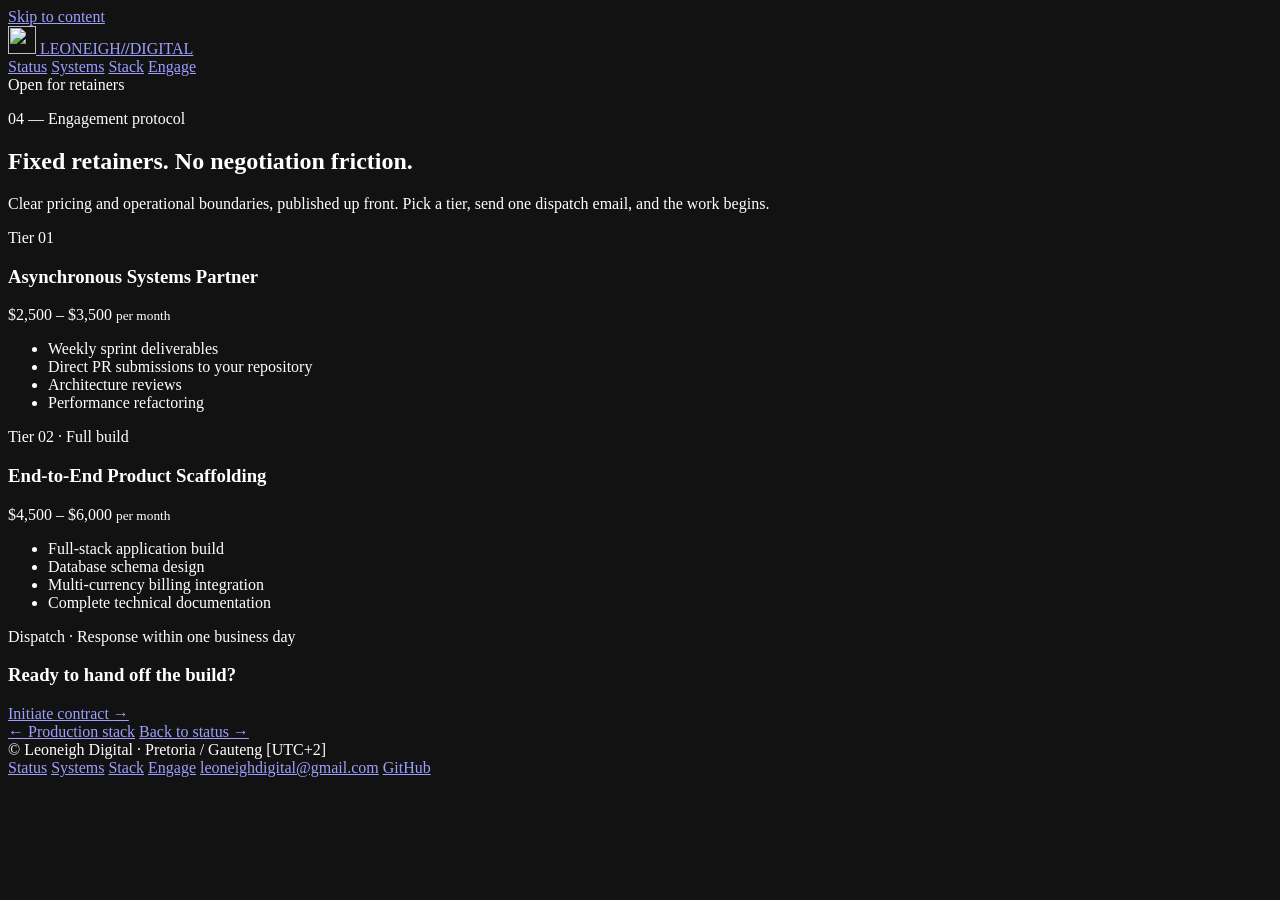
==== engage.html @ 4544e324 "add engage.html for engagement protocol and retainer tiers" ====
<!-- ═══════════════════════════════════════════════════════════════════
     engage.html — Engagement protocol & tiers
     ═══════════════════════════════════════════════════════════════════ -->
<!DOCTYPE html>
<html lang="en">
<head>
<meta charset="utf-8">
<meta name="viewport" content="width=device-width, initial-scale=1">
<meta name="color-scheme" content="dark">
<meta name="theme-color" content="#09090b">
<title>Engagement Protocol — Leoneigh Digital</title>
<meta name="description" content="Two fixed Leoneigh Digital retainers: Asynchronous Systems Partner ($2,500–$3,500/mo) and End-to-End Product Scaffolding ($4,500–$6,000/mo).">
<link rel="canonical" href="https://leoneighdigital.github.io/engage.html">
<link rel="icon" href="assets/Profile.jpg">
<link rel="stylesheet" href="style.css">
<script src="script.js" defer></script>
</head>

<body>
<a class="skip" href="#main">Skip to content</a>

<header class="topbar">
  <div class="wrap">
    <a class="brand" href="index.html">
      <img class="brand-mark" src="assets/Profile.jpg" width="28" height="28" alt="">
      <span>LEONEIGH<b>//</b>DIGITAL</span>
    </a>

    <nav aria-label="Primary">
      <a href="index.html">Status</a>
      <a href="systems.html">Systems</a>
      <a href="stack.html">Stack</a>
      <a href="engage.html" aria-current="page">Engage</a>
    </nav>

    <span class="pill"><span class="dot" aria-hidden="true"></span>Open for retainers</span>
  </div>
</header>

<main id="main">

  <section class="page-hero">
    <div class="wrap">
      <p class="sec-label">04 — Engagement protocol</p>
      <h1>Fixed retainers. No negotiation friction.</h1>
      <p class="lede">
        Clear pricing and operational boundaries, published up front. Pick a tier,
        send one dispatch email, and the work begins.
      </p>
    </div>
  </section>

  <section class="section">
    <div class="wrap">

      <div class="tiers">

        <article class="tier">
          <p class="tier-name">Tier 01</p>
          <h3>Asynchronous Systems Partner</h3>
          <p class="price">$2,500 – $3,500 <small>per month</small></p>
          <ul class="tier-list">
            <li>Weekly sprint deliverables</li>
            <li>Direct PR submissions to your repository</li>
            <li>Architecture reviews</li>
            <li>Performance refactoring</li>
          </ul>
        </article>

        <article class="tier featured">
          <p class="tier-name">Tier 02 · Full build</p>
          <h3>End-to-End Product Scaffolding</h3>
          <p class="price">$4,500 – $6,000 <small>per month</small></p>
          <ul class="tier-list">
            <li>Full-stack application build</li>
            <li>Database schema design</li>
            <li>Multi-currency billing integration</li>
            <li>Complete technical documentation</li>
          </ul>
        </article>

      </div>

      <div class="cta-block">
        <div>
          <p>Dispatch · Response within one business day</p>
          <h3>Ready to hand off the build?</h3>
        </div>
        <a class="btn" href="mailto:systems@leoneigh.digital?subject=Retainer%20enquiry%20%E2%80%94%20Leoneigh%20Digital">
          Initiate contract <span aria-hidden="true">→</span>
        </a>
      </div>

      <nav class="pager" aria-label="Page navigation">
        <a href="stack.html"><span aria-hidden="true">←</span> Production stack</a>
        <a href="index.html">Back to status <span aria-hidden="true">→</span></a>
      </nav>

    </div>
  </section>

</main>

<footer class="foot">
  <div class="wrap foot-inner">
    <span>© Leoneigh Digital · Pretoria / Gauteng [UTC+2]</span>
    <nav class="foot-links" aria-label="Footer">
      <a href="index.html">Status</a>
      <a href="systems.html">Systems</a>
      <a href="stack.html">Stack</a>
      <a href="engage.html">Engage</a>
      <a href="mailto:leoneighdigital@gmail.com">leoneighdigital@gmail.com</a>
      <a href="https://github.com/LeoneighDigital" rel="noopener noreferrer" target="_blank">GitHub</a>
    </nav>
  </div>
</footer>

</body>
</html>
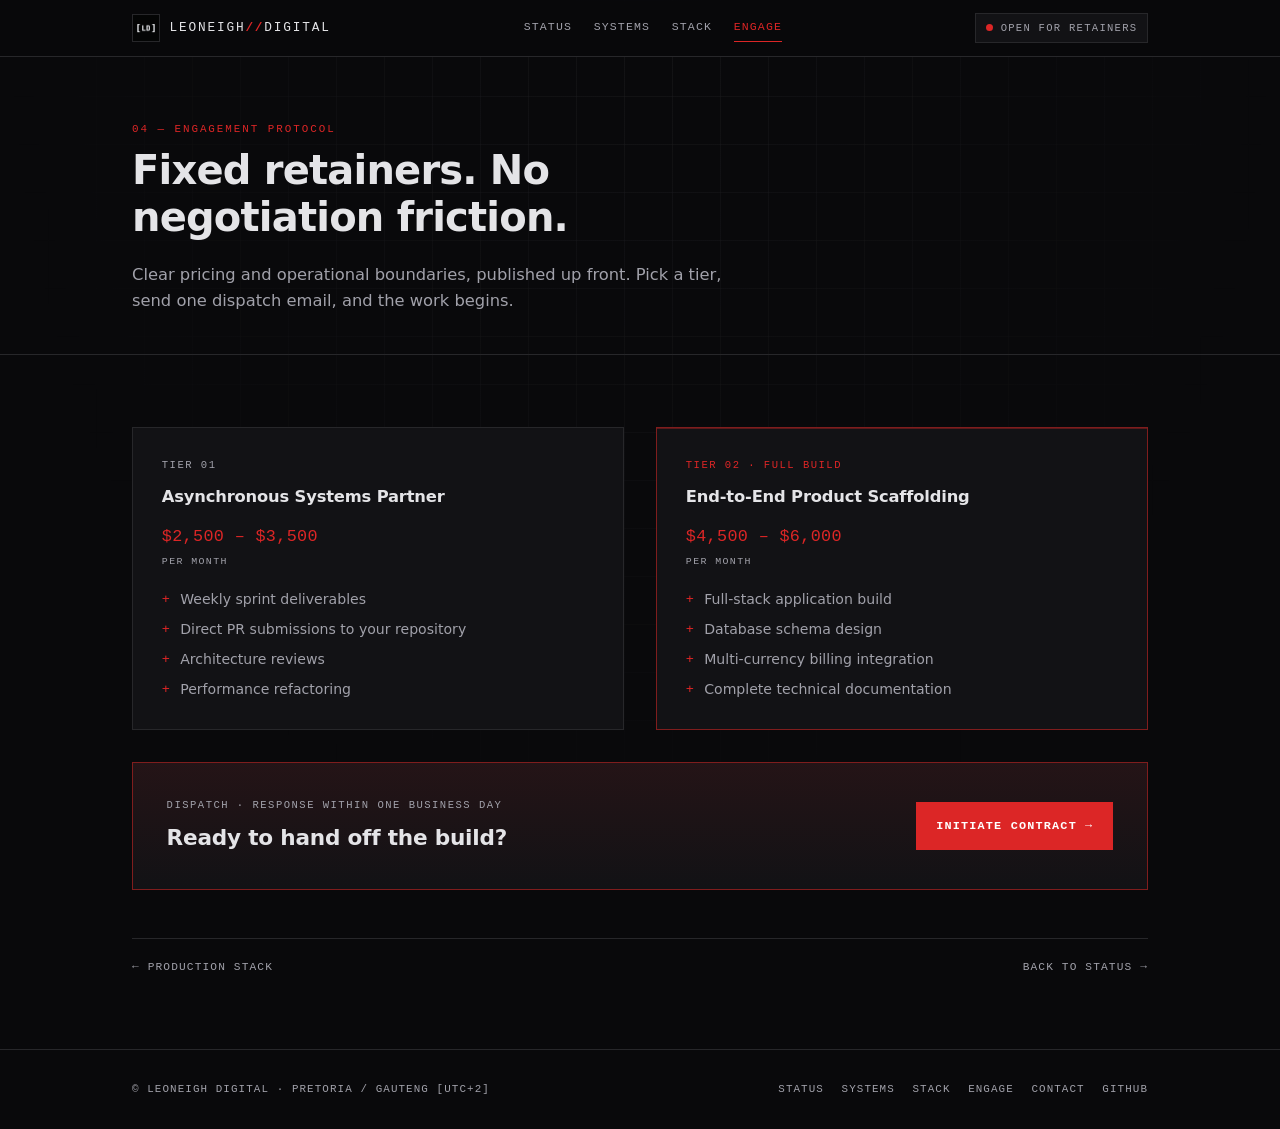
==== commit e525ed2b: "update email contact link in engage.html and simplify footer contact display" ====
--- a/engage.html
+++ b/engage.html
@@ -1,6 +1,3 @@
-<!-- ═══════════════════════════════════════════════════════════════════
-     engage.html — Engagement protocol & tiers
-     ═══════════════════════════════════════════════════════════════════ -->
 <!DOCTYPE html>
 <html lang="en">
 <head>
@@ -86,7 +83,7 @@
           <p>Dispatch · Response within one business day</p>
           <h3>Ready to hand off the build?</h3>
         </div>
-        <a class="btn" href="mailto:systems@leoneigh.digital?subject=Retainer%20enquiry%20%E2%80%94%20Leoneigh%20Digital">
+        <a class="btn" href="mailto:leoneighdigital@gmail.com?subject=Retainer%20enquiry%20%E2%80%94%20Leoneigh%20Digital">
           Initiate contract <span aria-hidden="true">→</span>
         </a>
       </div>
@@ -109,7 +106,7 @@
       <a href="systems.html">Systems</a>
       <a href="stack.html">Stack</a>
       <a href="engage.html">Engage</a>
-      <a href="mailto:leoneighdigital@gmail.com">leoneighdigital@gmail.com</a>
+      <a href="mailto:leoneighdigital@gmail.com">Contact</a>
       <a href="https://github.com/LeoneighDigital" rel="noopener noreferrer" target="_blank">GitHub</a>
     </nav>
   </div>
--- a/style.css
+++ b/style.css
@@ -0,0 +1,903 @@
+/* ==========================================================================
+   Leoneigh Digital Showcase — style.css
+   Shared across index / systems / stack / engage.
+   Matte carbon, industrial monospace. No frameworks, no external assets.
+   ========================================================================== */
+
+/* --------------------------------------------------------------------------
+   0. Tokens
+   -------------------------------------------------------------------------- */
+:root {
+  --bg:          #09090b;
+  --surface:     #121215;
+  --line:        #27272a;
+  --line-hover:  #3f3f46;
+  --accent:      #dc2626;
+  --accent-dim:  #7f1d1d;
+  --accent-soft: #b91c1c;
+  --text:        #e4e4e7;
+  --muted:       #a1a1aa;
+  --faint:       #52525b;
+
+  --mono: "JetBrains Mono", ui-monospace, SFMono-Regular, Menlo, Consolas, monospace;
+  --sans: Inter, system-ui, -apple-system, "Segoe UI", Roboto, Helvetica, Arial, sans-serif;
+
+  --max: 1080px;
+  --gap: clamp(1rem, 3vw, 2rem);
+  --header-h: 56px;
+}
+
+/* Self-host the fonts for a true sub-100ms first paint, then uncomment:
+
+@font-face {
+  font-family: "Inter";
+  src: url("fonts/Inter-Variable.woff2") format("woff2");
+  font-weight: 100 900;
+  font-display: swap;
+}
+@font-face {
+  font-family: "JetBrains Mono";
+  src: url("fonts/JetBrainsMono-Variable.woff2") format("woff2");
+  font-weight: 100 800;
+  font-display: swap;
+}
+*/
+
+/* --------------------------------------------------------------------------
+   1. Reset & base
+   -------------------------------------------------------------------------- */
+*,
+*::before,
+*::after { box-sizing: border-box; }
+
+[hidden] { display: none !important; }
+
+html {
+  scroll-behavior: smooth;
+  scroll-padding-top: calc(var(--header-h) + 16px);
+  -webkit-text-size-adjust: 100%;
+}
+
+body {
+  margin: 0;
+  background: var(--bg);
+  color: var(--text);
+  font-family: var(--sans);
+  font-size: 16px;
+  line-height: 1.6;
+  -webkit-font-smoothing: antialiased;
+  -moz-osx-font-smoothing: grayscale;
+  text-rendering: optimizeLegibility;
+  overflow-x: hidden;
+}
+
+/* Faint industrial grid, masked toward the top */
+body::before {
+  content: "";
+  position: fixed;
+  inset: 0;
+  z-index: 0;
+  pointer-events: none;
+  background-image:
+    linear-gradient(to right, rgba(39, 39, 42, .35) 1px, transparent 1px),
+    linear-gradient(to bottom, rgba(39, 39, 42, .35) 1px, transparent 1px);
+  background-size: 48px 48px;
+  -webkit-mask-image: radial-gradient(ellipse at 50% 0%, #000 0%, transparent 70%);
+          mask-image: radial-gradient(ellipse at 50% 0%, #000 0%, transparent 70%);
+}
+
+img, svg { max-width: 100%; display: block; }
+
+a { color: inherit; }
+
+code {
+  font-family: var(--mono);
+  font-size: .92em;
+  color: var(--text);
+  background: rgba(39, 39, 42, .5);
+  padding: .05em .3em;
+}
+
+::selection { background: var(--accent); color: #fff; }
+
+:focus-visible {
+  outline: 2px solid var(--accent);
+  outline-offset: 2px;
+}
+
+@media (prefers-reduced-motion: reduce) {
+  html { scroll-behavior: auto; }
+  *, *::before, *::after {
+    animation-duration: .001ms !important;
+    animation-iteration-count: 1 !important;
+    transition-duration: .001ms !important;
+  }
+}
+
+/* --------------------------------------------------------------------------
+   2. Layout helpers
+   -------------------------------------------------------------------------- */
+.wrap {
+  position: relative;
+  z-index: 1;
+  width: 100%;
+  max-width: var(--max);
+  margin-inline: auto;
+  padding-inline: clamp(1rem, 4vw, 2rem);
+}
+
+.skip {
+  position: absolute;
+  left: -9999px;
+  top: 0;
+  z-index: 100;
+  background: var(--accent);
+  color: #fff;
+  font-family: var(--mono);
+  font-size: .75rem;
+  letter-spacing: .1em;
+  text-transform: uppercase;
+  padding: .75rem 1rem;
+  text-decoration: none;
+}
+.skip:focus { left: 1rem; top: 1rem; }
+
+/* --------------------------------------------------------------------------
+   3. Top bar
+   -------------------------------------------------------------------------- */
+.topbar {
+  position: sticky;
+  top: 0;
+  z-index: 20;
+  border-bottom: 1px solid var(--line);
+  background: rgba(9, 9, 11, .88);
+  -webkit-backdrop-filter: blur(8px);
+          backdrop-filter: blur(8px);
+}
+
+.topbar .wrap {
+  display: flex;
+  align-items: center;
+  justify-content: space-between;
+  gap: 1rem;
+  height: var(--header-h);
+}
+
+.brand {
+  display: inline-flex;
+  align-items: center;
+  gap: .6rem;
+  font-family: var(--mono);
+  font-size: .8rem;
+  letter-spacing: .14em;
+  text-transform: uppercase;
+  text-decoration: none;
+  white-space: nowrap;
+}
+.brand b { color: var(--accent); font-weight: 700; }
+
+.brand-mark {
+  width: 28px;
+  height: 28px;
+  flex: none;
+  border: 1px solid var(--line);
+  background: var(--surface);
+}
+
+.topbar nav {
+  display: flex;
+  gap: 1.35rem;
+  font-family: var(--mono);
+  font-size: .72rem;
+  letter-spacing: .1em;
+  text-transform: uppercase;
+}
+.topbar nav a {
+  color: var(--muted);
+  text-decoration: none;
+  padding-block: .25rem;
+  border-bottom: 1px solid transparent;
+  white-space: nowrap;
+  transition: color .15s ease, border-color .15s ease;
+}
+.topbar nav a:hover,
+.topbar nav a:focus-visible {
+  color: var(--text);
+  border-color: var(--accent);
+}
+.topbar nav a[aria-current="page"] {
+  color: var(--accent);
+  border-color: var(--accent);
+}
+
+.pill {
+  display: inline-flex;
+  align-items: center;
+  gap: .5rem;
+  font-family: var(--mono);
+  font-size: .66rem;
+  letter-spacing: .12em;
+  text-transform: uppercase;
+  color: var(--muted);
+  border: 1px solid var(--line);
+  background: var(--surface);
+  padding: .35rem .6rem;
+  white-space: nowrap;
+}
+
+.dot {
+  width: 7px;
+  height: 7px;
+  flex: none;
+  border-radius: 50%;
+  background: var(--accent);
+  animation: pulse 2.4s ease-out infinite;
+}
+@keyframes pulse {
+  0%   { box-shadow: 0 0 0 0 rgba(220, 38, 38, .55); }
+  70%  { box-shadow: 0 0 0 7px rgba(220, 38, 38, 0); }
+  100% { box-shadow: 0 0 0 0 rgba(220, 38, 38, 0); }
+}
+
+/* Mobile: wrap the bar to two rows, keep the nav reachable */
+@media (max-width: 760px) {
+  .topbar .wrap {
+    height: auto;
+    flex-wrap: wrap;
+    row-gap: .5rem;
+    padding-block: .6rem;
+  }
+  .topbar nav {
+    order: 3;
+    width: 100%;
+    gap: 1.1rem;
+    overflow-x: auto;
+    scrollbar-width: none;
+    padding-bottom: .15rem;
+  }
+  .topbar nav::-webkit-scrollbar { display: none; }
+  .pill { display: none; }
+  .brand { font-size: .74rem; }
+}
+
+/* --------------------------------------------------------------------------
+   4. Profile figure (placeholder)
+   -------------------------------------------------------------------------- */
+.profile {
+  display: flex;
+  align-items: center;
+  gap: 1rem;
+  margin: 0 0 1.7rem;
+  padding: .8rem;
+  border: 1px solid var(--line);
+  background: var(--surface);
+}
+
+.profile img {
+  width: 96px;
+  height: 96px;
+  flex: none;
+  border: 1px solid var(--line);
+  background: var(--bg);
+  object-fit: cover;
+}
+
+.profile figcaption { min-width: 0; }
+
+.profile-name {
+  display: block;
+  font-weight: 700;
+  letter-spacing: -.01em;
+  line-height: 1.3;
+}
+
+.profile-role {
+  display: block;
+  margin-top: .35rem;
+  font-family: var(--mono);
+  font-size: .64rem;
+  letter-spacing: .12em;
+  text-transform: uppercase;
+  color: var(--muted);
+}
+
+.profile-note {
+  display: block;
+  margin-top: .6rem;
+  font-family: var(--mono);
+  font-size: .58rem;
+  letter-spacing: .08em;
+  text-transform: uppercase;
+  color: var(--faint);
+}
+
+/* --------------------------------------------------------------------------
+   5. Hero (index) & page hero (subpages)
+   -------------------------------------------------------------------------- */
+.hero {
+  padding-block: clamp(2.5rem, 7vw, 5rem);
+  border-bottom: 1px solid var(--line);
+}
+
+.hero-grid {
+  display: grid;
+  grid-template-columns: 1.15fr .85fr;
+  gap: clamp(1.5rem, 4vw, 3rem);
+  align-items: start;
+}
+@media (max-width: 880px) {
+  .hero-grid { grid-template-columns: 1fr; }
+}
+
+.page-hero {
+  padding-block: clamp(2.25rem, 6vw, 4rem) clamp(1.75rem, 4vw, 2.5rem);
+  border-bottom: 1px solid var(--line);
+}
+
+.kicker {
+  margin: 0 0 1rem;
+  font-family: var(--mono);
+  font-size: .7rem;
+  letter-spacing: .16em;
+  text-transform: uppercase;
+  color: var(--accent);
+}
+
+h1 {
+  margin: 0;
+  font-size: clamp(1.5rem, 3.6vw, 2.5rem);
+  line-height: 1.18;
+  letter-spacing: -.02em;
+  font-weight: 700;
+  text-wrap: balance;
+  max-width: 24ch;
+}
+h1 em {
+  display: block;
+  margin-top: .55em;
+  font-style: normal;
+  color: var(--accent);
+}
+
+.page-hero h1 { max-width: 26ch; }
+
+.lede {
+  margin: 1.25rem 0 0;
+  max-width: 58ch;
+  color: var(--muted);
+  font-size: clamp(.94rem, 1.5vw, 1.02rem);
+}
+
+.hero-actions {
+  display: flex;
+  flex-wrap: wrap;
+  gap: .75rem;
+  margin-top: 1.9rem;
+}
+
+/* --------------------------------------------------------------------------
+   6. Buttons & links
+   -------------------------------------------------------------------------- */
+.btn {
+  display: inline-flex;
+  align-items: center;
+  gap: .5rem;
+  font-family: var(--mono);
+  font-size: .74rem;
+  font-weight: 600;
+  letter-spacing: .1em;
+  text-transform: uppercase;
+  text-decoration: none;
+  padding: .85rem 1.2rem;
+  border: 1px solid var(--accent);
+  background: var(--accent);
+  color: #fff;
+  transition: background .15s ease, border-color .15s ease, color .15s ease;
+}
+.btn:hover,
+.btn:focus-visible {
+  background: var(--accent-soft);
+  border-color: var(--accent-soft);
+}
+
+.btn.ghost {
+  background: transparent;
+  color: var(--text);
+  border-color: var(--line);
+}
+.btn.ghost:hover,
+.btn.ghost:focus-visible {
+  background: var(--surface);
+  border-color: var(--accent);
+  color: #fff;
+}
+
+/* --------------------------------------------------------------------------
+   7. Terminal
+   -------------------------------------------------------------------------- */
+.terminal {
+  border: 1px solid var(--line);
+  background: var(--surface);
+  font-family: var(--mono);
+  font-size: .76rem;
+  line-height: 1.9;
+  overflow: hidden;
+}
+
+.terminal-head {
+  display: flex;
+  align-items: center;
+  justify-content: space-between;
+  gap: 1rem;
+  padding: .55rem .85rem;
+  border-bottom: 1px solid var(--line);
+  color: var(--muted);
+  font-size: .64rem;
+  letter-spacing: .14em;
+  text-transform: uppercase;
+}
+.terminal-head > span:last-child {
+  display: inline-flex;
+  align-items: center;
+  gap: .45rem;
+  color: var(--accent);
+}
+
+.terminal-body { margin: 0; padding: .85rem; }
+
+.trow {
+  display: grid;
+  grid-template-columns: 6.9rem 1fr;
+  gap: 1rem;
+  padding-block: .22rem;
+  border-bottom: 1px solid rgba(39, 39, 42, .5);
+}
+.trow:last-child { border-bottom: 0; }
+.trow dt { color: var(--muted); }
+.trow dd { margin: 0; word-break: break-word; }
+
+.terminal .hot { color: var(--accent); }
+.terminal .dim { color: var(--muted); }
+
+.terminal a {
+  text-decoration: none;
+  border-bottom: 1px solid var(--line);
+  transition: color .15s ease, border-color .15s ease;
+}
+.terminal a:hover,
+.terminal a:focus-visible {
+  color: var(--accent);
+  border-color: var(--accent);
+}
+
+#clock {
+  font-variant-numeric: tabular-nums;
+  letter-spacing: .04em;
+}
+
+.cursor {
+  display: inline-block;
+  width: .5em;
+  height: .95em;
+  margin-left: .35rem;
+  vertical-align: -.12em;
+  background: var(--accent);
+  animation: blink 1.1s steps(1) infinite;
+}
+@keyframes blink { 50% { opacity: 0; } }
+
+.copy {
+  margin-left: .5rem;
+  padding: .1rem .4rem;
+  font-family: var(--mono);
+  font-size: .58rem;
+  letter-spacing: .12em;
+  text-transform: uppercase;
+  color: var(--muted);
+  background: transparent;
+  border: 1px solid var(--line);
+  cursor: pointer;
+  transition: color .15s ease, border-color .15s ease;
+}
+.copy:hover,
+.copy:focus-visible,
+.copy.is-copied {
+  color: var(--accent);
+  border-color: var(--accent);
+}
+
+/* --------------------------------------------------------------------------
+   8. Sections
+   -------------------------------------------------------------------------- */
+.section {
+  padding-block: clamp(2.5rem, 7vw, 4.5rem);
+  border-bottom: 1px solid var(--line);
+}
+
+.sec-head { margin-bottom: clamp(1.5rem, 4vw, 2.25rem); }
+
+.sec-label {
+  margin: 0 0 .55rem;
+  font-family: var(--mono);
+  font-size: .68rem;
+  letter-spacing: .18em;
+  text-transform: uppercase;
+  color: var(--accent);
+}
+
+h2 {
+  margin: 0;
+  font-size: clamp(1.25rem, 2.7vw, 1.8rem);
+  line-height: 1.2;
+  letter-spacing: -.015em;
+  text-wrap: balance;
+}
+
+/* --------------------------------------------------------------------------
+   9. Showcase index cards (home)
+   -------------------------------------------------------------------------- */
+.index-grid {
+  display: grid;
+  grid-template-columns: repeat(3, 1fr);
+  gap: var(--gap);
+}
+@media (max-width: 860px) {
+  .index-grid { grid-template-columns: 1fr; }
+}
+
+.index-card {
+  display: flex;
+  flex-direction: column;
+  gap: .55rem;
+  padding: clamp(1.1rem, 2.5vw, 1.5rem);
+  border: 1px solid var(--line);
+  background: var(--surface);
+  text-decoration: none;
+  transition: border-color .2s ease, background .2s ease;
+}
+.index-card:hover,
+.index-card:focus-visible {
+  border-color: var(--accent-dim);
+  background: #141418;
+}
+
+.index-num {
+  font-family: var(--mono);
+  font-size: .64rem;
+  letter-spacing: .16em;
+  color: var(--accent);
+}
+
+.index-card h3 {
+  margin: 0;
+  font-size: 1rem;
+  letter-spacing: -.01em;
+}
+
+.index-card p {
+  margin: 0;
+  color: var(--muted);
+  font-size: .87rem;
+  line-height: 1.6;
+}
+
+.index-go {
+  margin-top: auto;
+  padding-top: .9rem;
+  font-family: var(--mono);
+  font-size: .68rem;
+  letter-spacing: .1em;
+  text-transform: uppercase;
+  color: var(--text);
+}
+.index-card:hover .index-go { color: var(--accent); }
+
+/* --------------------------------------------------------------------------
+   10. System cards
+   -------------------------------------------------------------------------- */
+.systems {
+  display: grid;
+  grid-template-columns: repeat(2, 1fr);
+  gap: var(--gap);
+}
+@media (max-width: 780px) {
+  .systems { grid-template-columns: 1fr; }
+}
+
+.card {
+  display: flex;
+  flex-direction: column;
+  gap: .9rem;
+  padding: clamp(1.1rem, 2.5vw, 1.6rem);
+  border: 1px solid var(--line);
+  background: var(--surface);
+  transition: border-color .2s ease;
+}
+.card:hover { border-color: var(--line-hover); }
+
+.card-index {
+  margin: 0;
+  font-family: var(--mono);
+  font-size: .64rem;
+  letter-spacing: .16em;
+  text-transform: uppercase;
+  color: var(--accent);
+}
+
+.card h3 {
+  margin: 0;
+  font-size: 1.05rem;
+  line-height: 1.35;
+  letter-spacing: -.01em;
+}
+
+.card p {
+  margin: 0;
+  color: var(--muted);
+  font-size: .9rem;
+  line-height: 1.65;
+}
+
+.tags {
+  display: flex;
+  flex-wrap: wrap;
+  gap: .4rem;
+  margin: 0;
+  padding: 0;
+  list-style: none;
+}
+.tag {
+  font-family: var(--mono);
+  font-size: .62rem;
+  letter-spacing: .06em;
+  text-transform: uppercase;
+  color: var(--muted);
+  border: 1px solid var(--line);
+  padding: .18rem .45rem;
+}
+
+.card-links {
+  display: flex;
+  flex-wrap: wrap;
+  gap: .6rem;
+  margin-top: auto;
+  padding-top: .95rem;
+  border-top: 1px solid var(--line);
+}
+
+.link {
+  font-family: var(--mono);
+  font-size: .7rem;
+  letter-spacing: .08em;
+  text-transform: uppercase;
+  text-decoration: none;
+  color: var(--text);
+  border: 1px solid var(--line);
+  padding: .45rem .7rem;
+  transition: border-color .15s ease, color .15s ease, background .15s ease;
+}
+.link:hover,
+.link:focus-visible {
+  border-color: var(--accent);
+  color: var(--accent);
+  background: rgba(220, 38, 38, .06);
+}
+.link.primary {
+  border-color: var(--accent);
+  color: #fff;
+  background: rgba(220, 38, 38, .14);
+}
+.link.primary:hover,
+.link.primary:focus-visible {
+  background: var(--accent);
+  color: #fff;
+}
+
+/* --------------------------------------------------------------------------
+   11. Stack table
+   -------------------------------------------------------------------------- */
+.stack {
+  margin: 0;
+  border: 1px solid var(--line);
+  background: var(--surface);
+}
+
+.stack-row {
+  display: grid;
+  grid-template-columns: 13rem 1fr;
+  gap: 1rem;
+  padding: .95rem clamp(.9rem, 2.5vw, 1.4rem);
+  border-bottom: 1px solid var(--line);
+}
+.stack-row:last-child { border-bottom: 0; }
+
+.stack-row dt {
+  font-family: var(--mono);
+  font-size: .68rem;
+  letter-spacing: .12em;
+  text-transform: uppercase;
+  color: var(--muted);
+  padding-top: .18rem;
+}
+
+.stack-row dd {
+  margin: 0;
+  font-size: .9rem;
+  color: var(--text);
+}
+
+@media (max-width: 620px) {
+  .stack-row {
+    grid-template-columns: 1fr;
+    gap: .35rem;
+  }
+}
+
+/* --------------------------------------------------------------------------
+   12. Tiers & CTA
+   -------------------------------------------------------------------------- */
+.tiers {
+  display: grid;
+  grid-template-columns: repeat(2, 1fr);
+  gap: var(--gap);
+}
+@media (max-width: 780px) {
+  .tiers { grid-template-columns: 1fr; }
+}
+
+.tier {
+  display: flex;
+  flex-direction: column;
+  gap: .8rem;
+  padding: clamp(1.2rem, 3vw, 1.8rem);
+  border: 1px solid var(--line);
+  background: var(--surface);
+}
+.tier.featured {
+  border-color: var(--accent-dim);
+  box-shadow: inset 0 1px 0 0 rgba(220, 38, 38, .35);
+}
+
+.tier-name {
+  margin: 0;
+  font-family: var(--mono);
+  font-size: .66rem;
+  letter-spacing: .14em;
+  text-transform: uppercase;
+  color: var(--muted);
+}
+.tier.featured .tier-name { color: var(--accent); }
+
+.tier h3 {
+  margin: 0;
+  font-size: 1.02rem;
+  line-height: 1.35;
+  letter-spacing: -.01em;
+}
+
+.price {
+  margin: .2rem 0 0;
+  font-family: var(--mono);
+  font-size: 1.05rem;
+  letter-spacing: .02em;
+  color: var(--accent);
+}
+.price small {
+  display: block;
+  margin-top: .2rem;
+  font-size: .62rem;
+  letter-spacing: .14em;
+  text-transform: uppercase;
+  color: var(--muted);
+}
+
+.tier-list {
+  display: grid;
+  gap: .5rem;
+  margin: .4rem 0 0;
+  padding: 0;
+  list-style: none;
+}
+.tier-list li {
+  position: relative;
+  padding-left: 1.15rem;
+  font-size: .88rem;
+  color: var(--muted);
+  line-height: 1.55;
+}
+.tier-list li::before {
+  content: "+";
+  position: absolute;
+  left: 0;
+  top: 0;
+  font-family: var(--mono);
+  font-size: .85rem;
+  color: var(--accent);
+}
+
+.cta-block {
+  display: flex;
+  flex-wrap: wrap;
+  align-items: center;
+  justify-content: space-between;
+  gap: 1.25rem;
+  margin-top: var(--gap);
+  padding: clamp(1.3rem, 3.5vw, 2.1rem);
+  border: 1px solid var(--accent-dim);
+  background:
+    linear-gradient(180deg, rgba(220, 38, 38, .09), rgba(220, 38, 38, 0)),
+    var(--surface);
+}
+.cta-block p {
+  margin: 0;
+  font-family: var(--mono);
+  font-size: .66rem;
+  letter-spacing: .14em;
+  text-transform: uppercase;
+  color: var(--muted);
+}
+.cta-block h3 {
+  margin: .45rem 0 0;
+  font-size: clamp(1.05rem, 2.4vw, 1.35rem);
+  letter-spacing: -.01em;
+}
+
+/* --------------------------------------------------------------------------
+   13. Pager
+   -------------------------------------------------------------------------- */
+.pager {
+  display: flex;
+  flex-wrap: wrap;
+  align-items: center;
+  justify-content: space-between;
+  gap: 1rem;
+  margin-top: clamp(2rem, 5vw, 3rem);
+  padding-top: 1.25rem;
+  border-top: 1px solid var(--line);
+  font-family: var(--mono);
+  font-size: .7rem;
+  letter-spacing: .1em;
+  text-transform: uppercase;
+}
+.pager a {
+  color: var(--muted);
+  text-decoration: none;
+  transition: color .15s ease;
+}
+.pager a:hover,
+.pager a:focus-visible { color: var(--accent); }
+
+/* --------------------------------------------------------------------------
+   14. Footer
+   -------------------------------------------------------------------------- */
+.foot {
+  padding-block: 1.9rem;
+  font-family: var(--mono);
+  font-size: .68rem;
+  letter-spacing: .1em;
+  text-transform: uppercase;
+  color: var(--muted);
+}
+.foot-inner {
+  display: flex;
+  flex-wrap: wrap;
+  align-items: center;
+  justify-content: space-between;
+  gap: 1rem;
+}
+.foot-links {
+  display: flex;
+  flex-wrap: wrap;
+  gap: 1.1rem;
+}
+.foot a {
+  color: var(--muted);
+  text-decoration: none;
+  border-bottom: 1px solid transparent;
+  transition: color .15s ease, border-color .15s ease;
+}
+.foot a:hover,
+.foot a:focus-visible {
+  color: var(--accent);
+  border-color: var(--accent);
+}
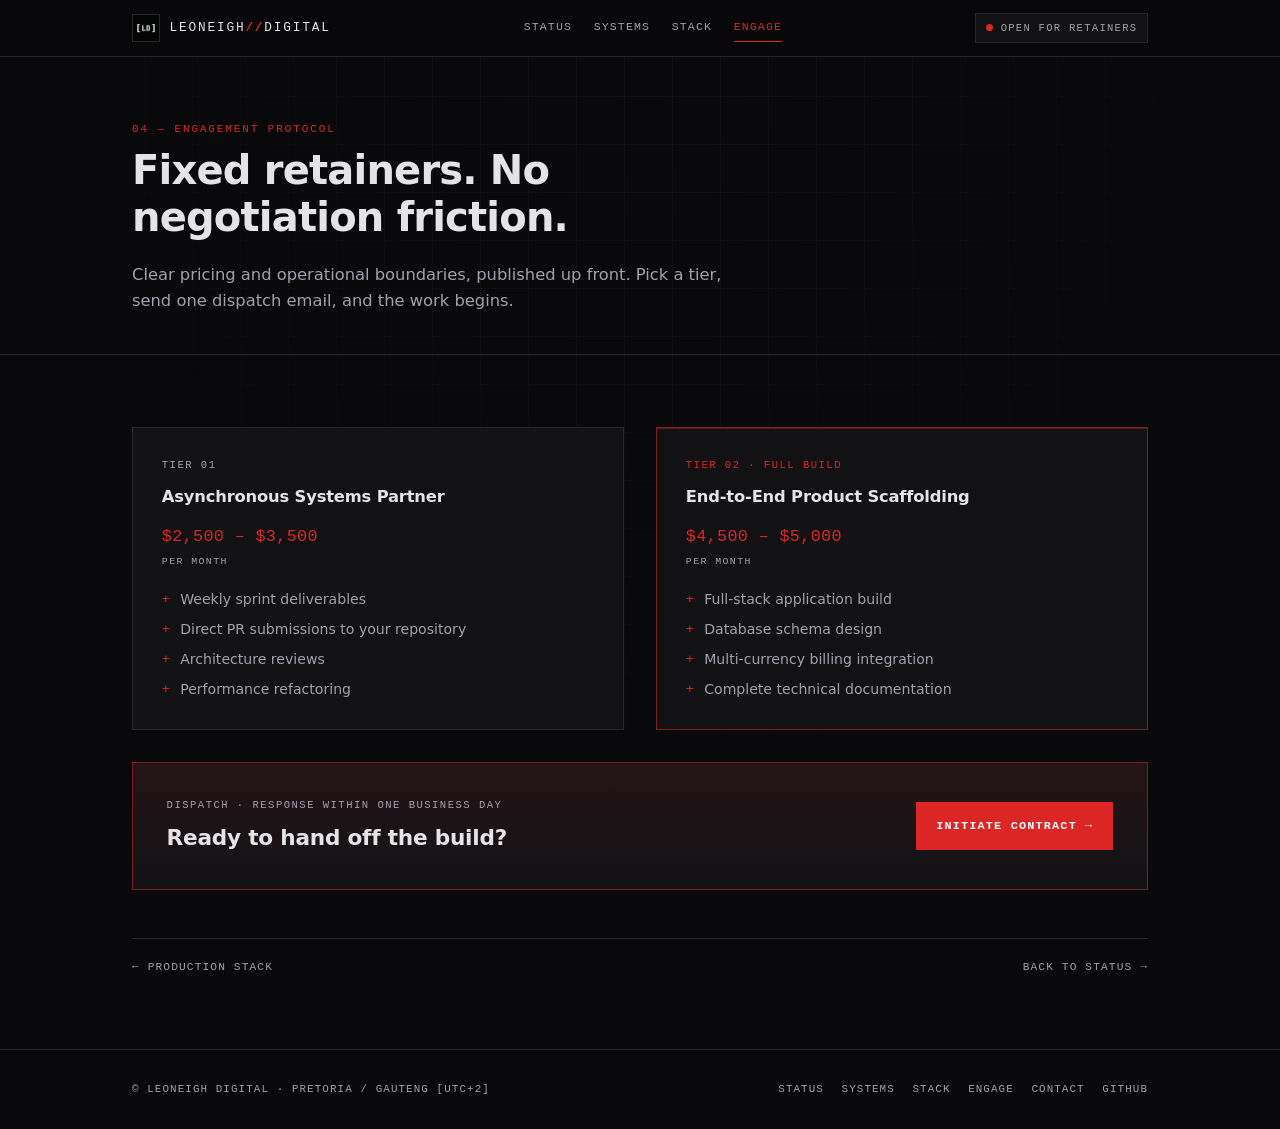
==== commit 3aeabc8f: "update engage.html to adjust pricing for End-to-End Product Scaffolding tier" ====
--- a/engage.html
+++ b/engage.html
@@ -67,7 +67,7 @@
         <article class="tier featured">
           <p class="tier-name">Tier 02 · Full build</p>
           <h3>End-to-End Product Scaffolding</h3>
-          <p class="price">$4,500 – $6,000 <small>per month</small></p>
+          <p class="price">$4,500 – $5,000 <small>per month</small></p>
           <ul class="tier-list">
             <li>Full-stack application build</li>
             <li>Database schema design</li>
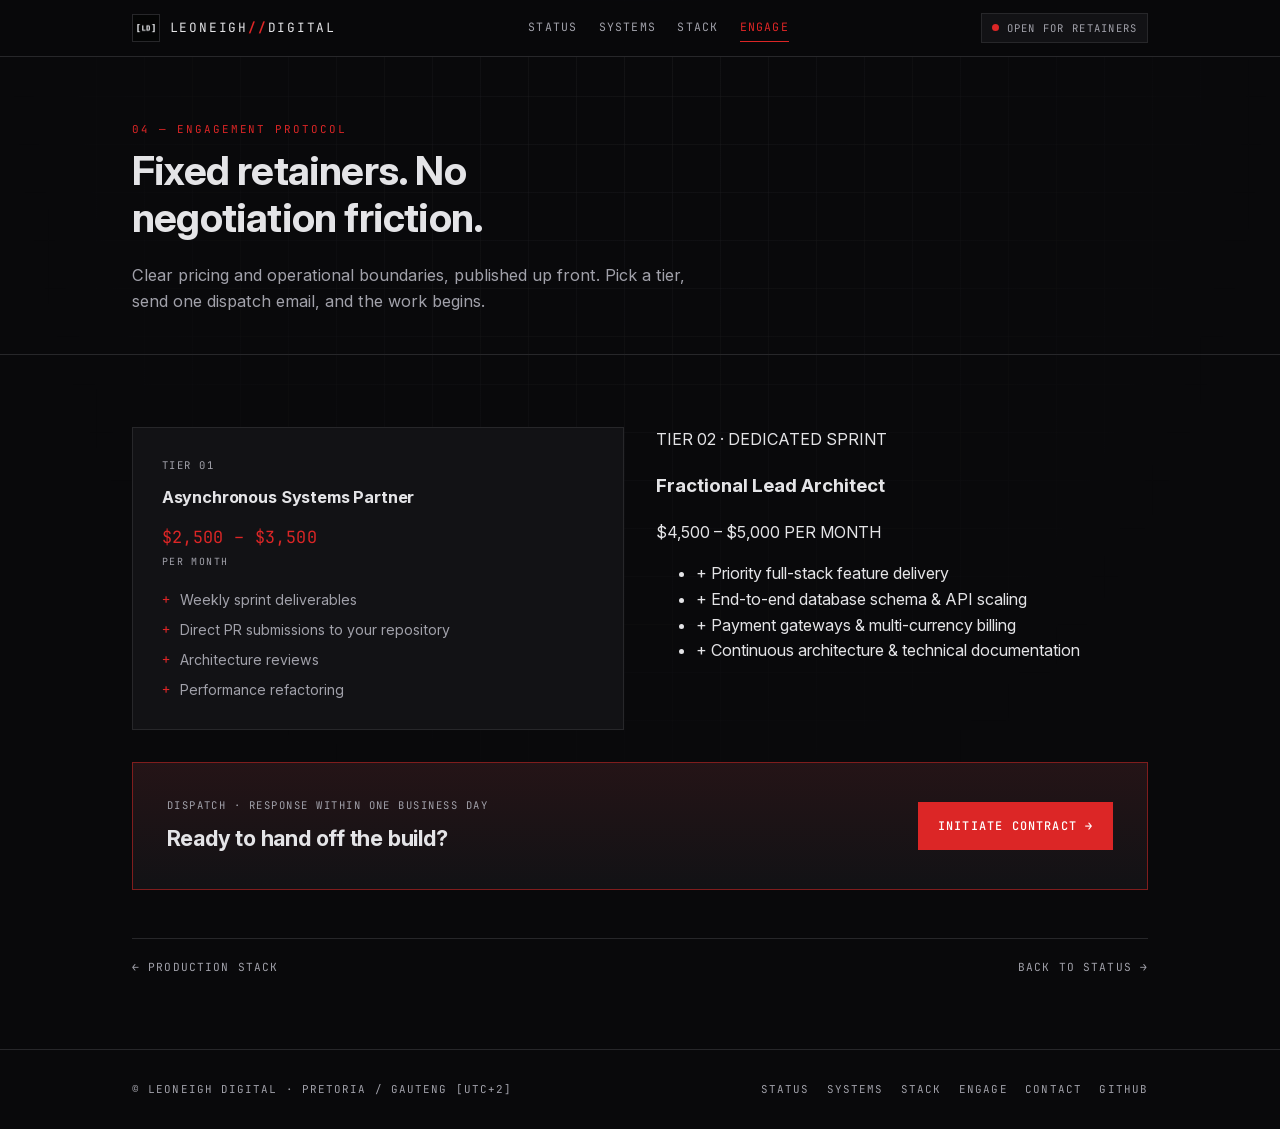
==== commit 5fd9516a: "Add dedicated sprint tier for Fractional Lead Architect Added a new tier card for 'Fractional Lead A" ====
--- a/engage.html
+++ b/engage.html
@@ -63,19 +63,23 @@
             <li>Performance refactoring</li>
           </ul>
         </article>
-
-        <article class="tier featured">
-          <p class="tier-name">Tier 02 · Full build</p>
-          <h3>End-to-End Product Scaffolding</h3>
-          <p class="price">$4,500 – $5,000 <small>per month</small></p>
-          <ul class="tier-list">
-            <li>Full-stack application build</li>
-            <li>Database schema design</li>
-            <li>Multi-currency billing integration</li>
-            <li>Complete technical documentation</li>
-          </ul>
-        </article>
-
+        
+<div class="tier-card tier-highlight">
+  <div class="tier-header">
+    <span class="tier-tag">TIER 02 · DEDICATED SPRINT</span>
+    <h3 class="tier-title">Fractional Lead Architect</h3>
+    <div class="tier-price">
+      <span class="amount">$4,500 – $5,000</span>
+      <span class="period">PER MONTH</span>
+    </div>
+  </div>
+  <ul class="tier-features">
+    <li>+ Priority full-stack feature delivery</li>
+    <li>+ End-to-end database schema & API scaling</li>
+    <li>+ Payment gateways & multi-currency billing</li>
+    <li>+ Continuous architecture & technical documentation</li>
+  </ul>
+</div>
       </div>
 
       <div class="cta-block">
@@ -113,4 +117,4 @@
 </footer>
 
 </body>
-</html>+</html>
--- a/style.css
+++ b/style.css
@@ -27,8 +27,6 @@
   --header-h: 56px;
 }
 
-/* Self-host the fonts for a true sub-100ms first paint, then uncomment:
-
 @font-face {
   font-family: "Inter";
   src: url("fonts/Inter-Variable.woff2") format("woff2");
@@ -36,12 +34,25 @@
   font-display: swap;
 }
 @font-face {
+  font-family: "Inter";
+  src: url("fonts/Inter-Variable-Italic.woff2") format("woff2");
+  font-weight: 100 900;
+  font-style: italic;
+  font-display: swap;
+}
+@font-face {
   font-family: "JetBrains Mono";
-  src: url("fonts/JetBrainsMono-Variable.woff2") format("woff2");
+  src: url("fonts/JetBrainsMono-Variable.ttf") format("truetype");
   font-weight: 100 800;
   font-display: swap;
 }
-*/
+@font-face {
+  font-family: "JetBrains Mono";
+  src: url("fonts/JetBrainsMono-Variable-Italic.ttf") format("truetype");
+  font-weight: 100 800;
+  font-style: italic;
+  font-display: swap;
+}
 
 /* --------------------------------------------------------------------------
    1. Reset & base
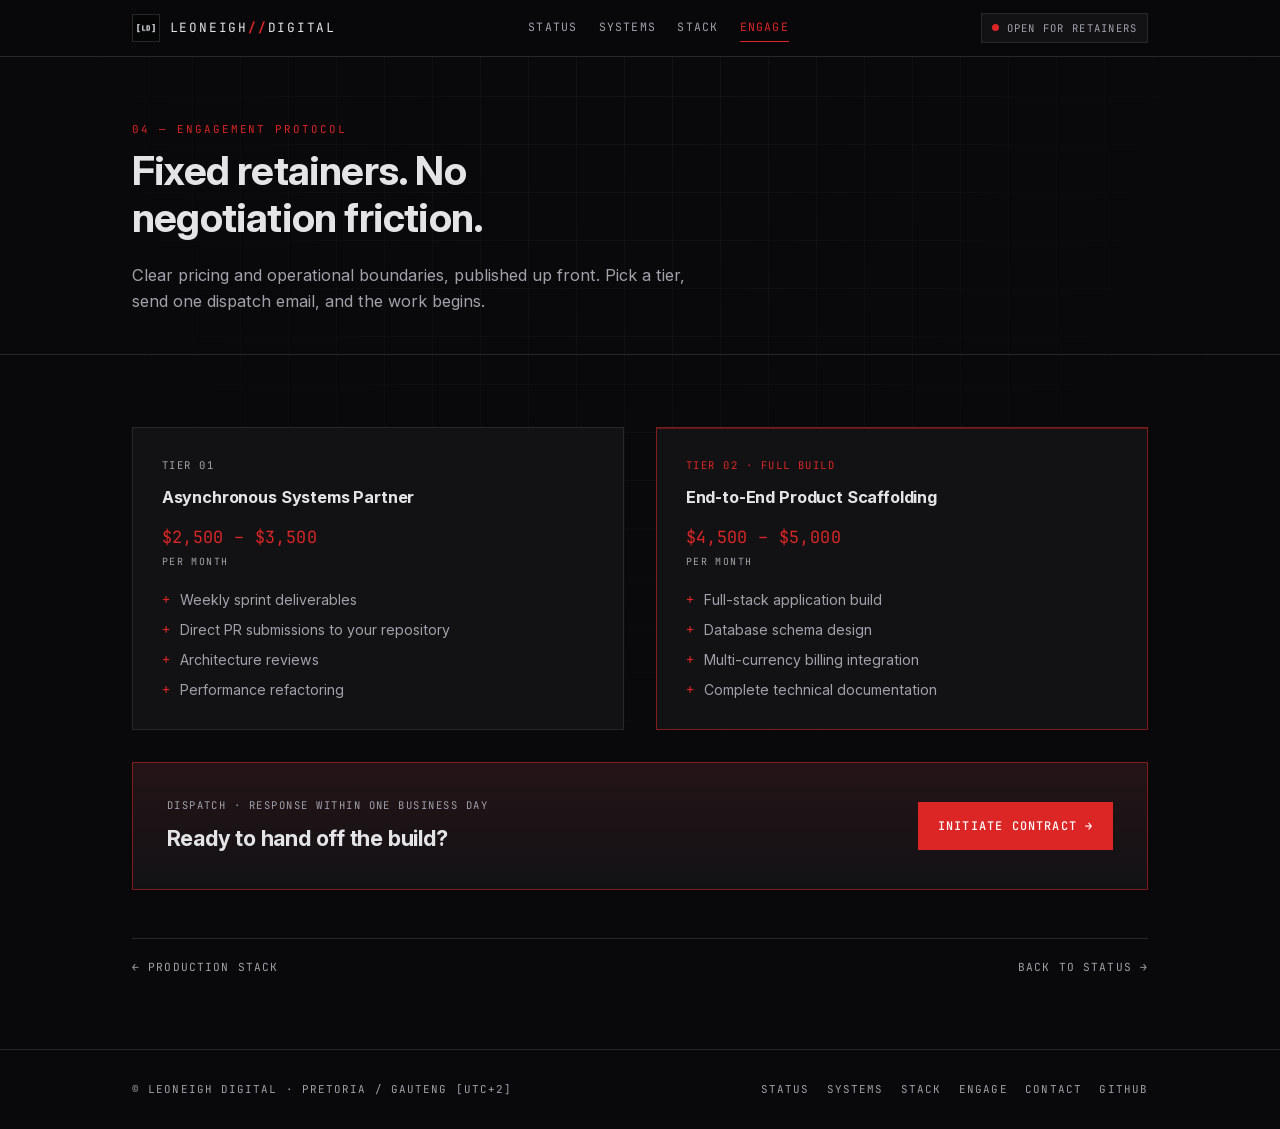
==== commit 10a65e59: "Update engagement tier section to reflect new service offering and pricing details" ====
--- a/engage.html
+++ b/engage.html
@@ -63,23 +63,19 @@
             <li>Performance refactoring</li>
           </ul>
         </article>
-        
-<div class="tier-card tier-highlight">
-  <div class="tier-header">
-    <span class="tier-tag">TIER 02 · DEDICATED SPRINT</span>
-    <h3 class="tier-title">Fractional Lead Architect</h3>
-    <div class="tier-price">
-      <span class="amount">$4,500 – $5,000</span>
-      <span class="period">PER MONTH</span>
-    </div>
-  </div>
-  <ul class="tier-features">
-    <li>+ Priority full-stack feature delivery</li>
-    <li>+ End-to-end database schema & API scaling</li>
-    <li>+ Payment gateways & multi-currency billing</li>
-    <li>+ Continuous architecture & technical documentation</li>
-  </ul>
-</div>
+
+        <article class="tier featured">
+          <p class="tier-name">Tier 02 · Full build</p>
+          <h3>End-to-End Product Scaffolding</h3>
+          <p class="price">$4,500 – $5,000 <small>per month</small></p>
+          <ul class="tier-list">
+            <li>Full-stack application build</li>
+            <li>Database schema design</li>
+            <li>Multi-currency billing integration</li>
+            <li>Complete technical documentation</li>
+          </ul>
+        </article>
+
       </div>
 
       <div class="cta-block">
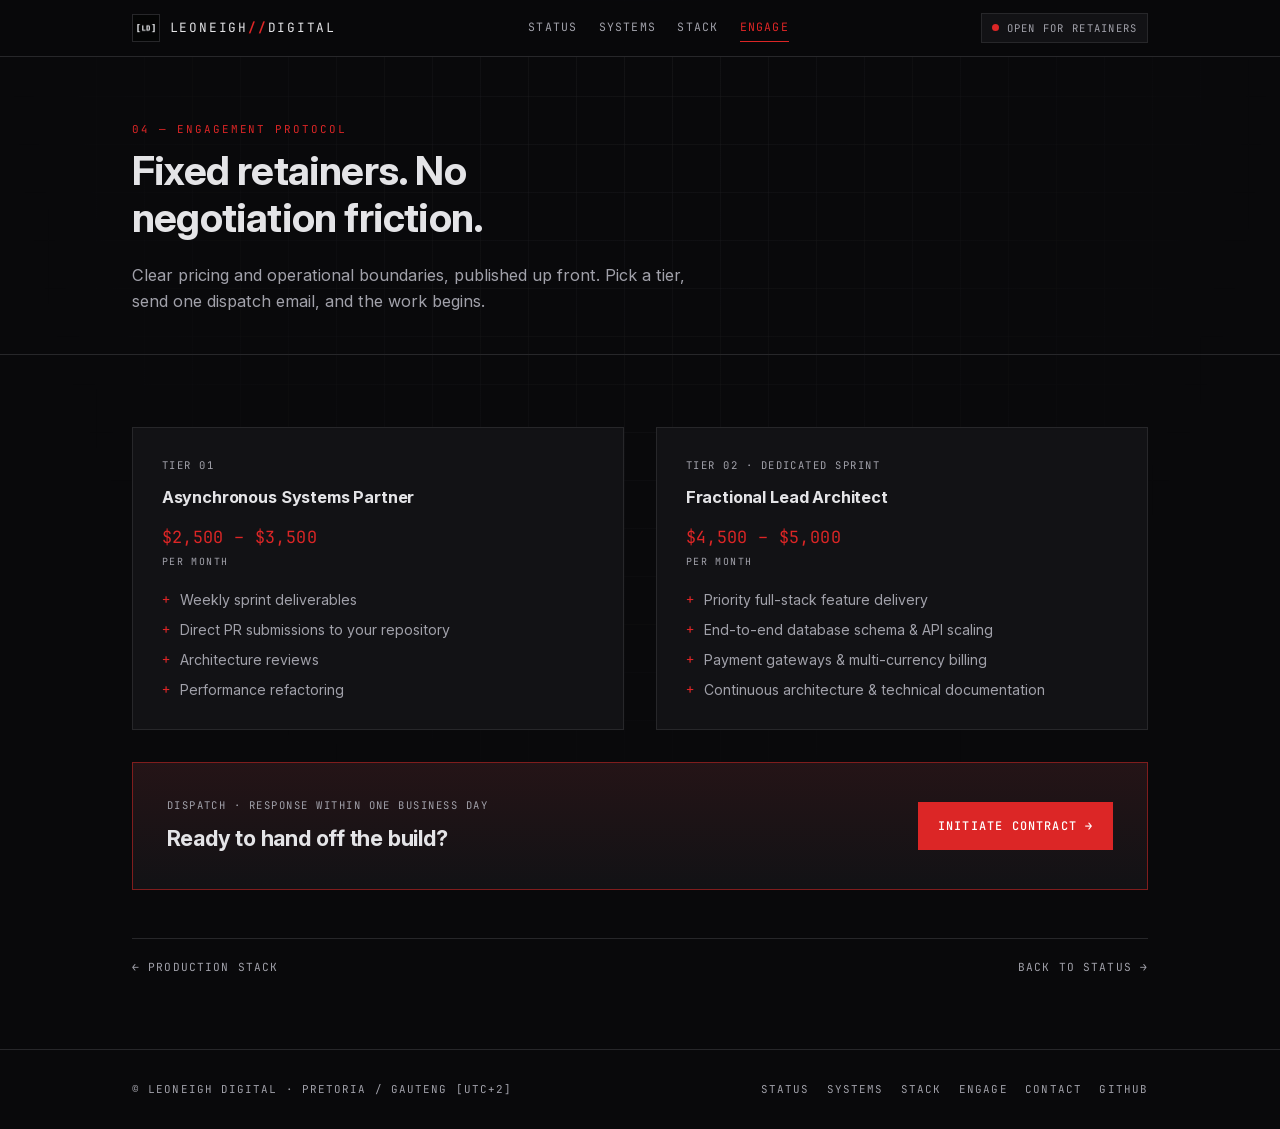
==== commit 6de7105c: "Replace Full build tier with Dedicated Sprint tier for Fractional Lead Architect" ====
--- a/engage.html
+++ b/engage.html
@@ -64,18 +64,17 @@
           </ul>
         </article>
 
-        <article class="tier featured">
-          <p class="tier-name">Tier 02 · Full build</p>
-          <h3>End-to-End Product Scaffolding</h3>
-          <p class="price">$4,500 – $5,000 <small>per month</small></p>
-          <ul class="tier-list">
-            <li>Full-stack application build</li>
-            <li>Database schema design</li>
-            <li>Multi-currency billing integration</li>
-            <li>Complete technical documentation</li>
-          </ul>
-        </article>
-
+       <article class="tier">
+  <p class="tier-name">Tier 02 · Dedicated Sprint</p>
+  <h3>Fractional Lead Architect</h3>
+  <p class="price">$4,500 – $5,000 <small>per month</small></p>
+  <ul class="tier-list">
+    <li>Priority full-stack feature delivery</li>
+    <li>End-to-end database schema &amp; API scaling</li>
+    <li>Payment gateways &amp; multi-currency billing</li>
+    <li>Continuous architecture &amp; technical documentation</li>
+  </ul>
+</article>
       </div>
 
       <div class="cta-block">
